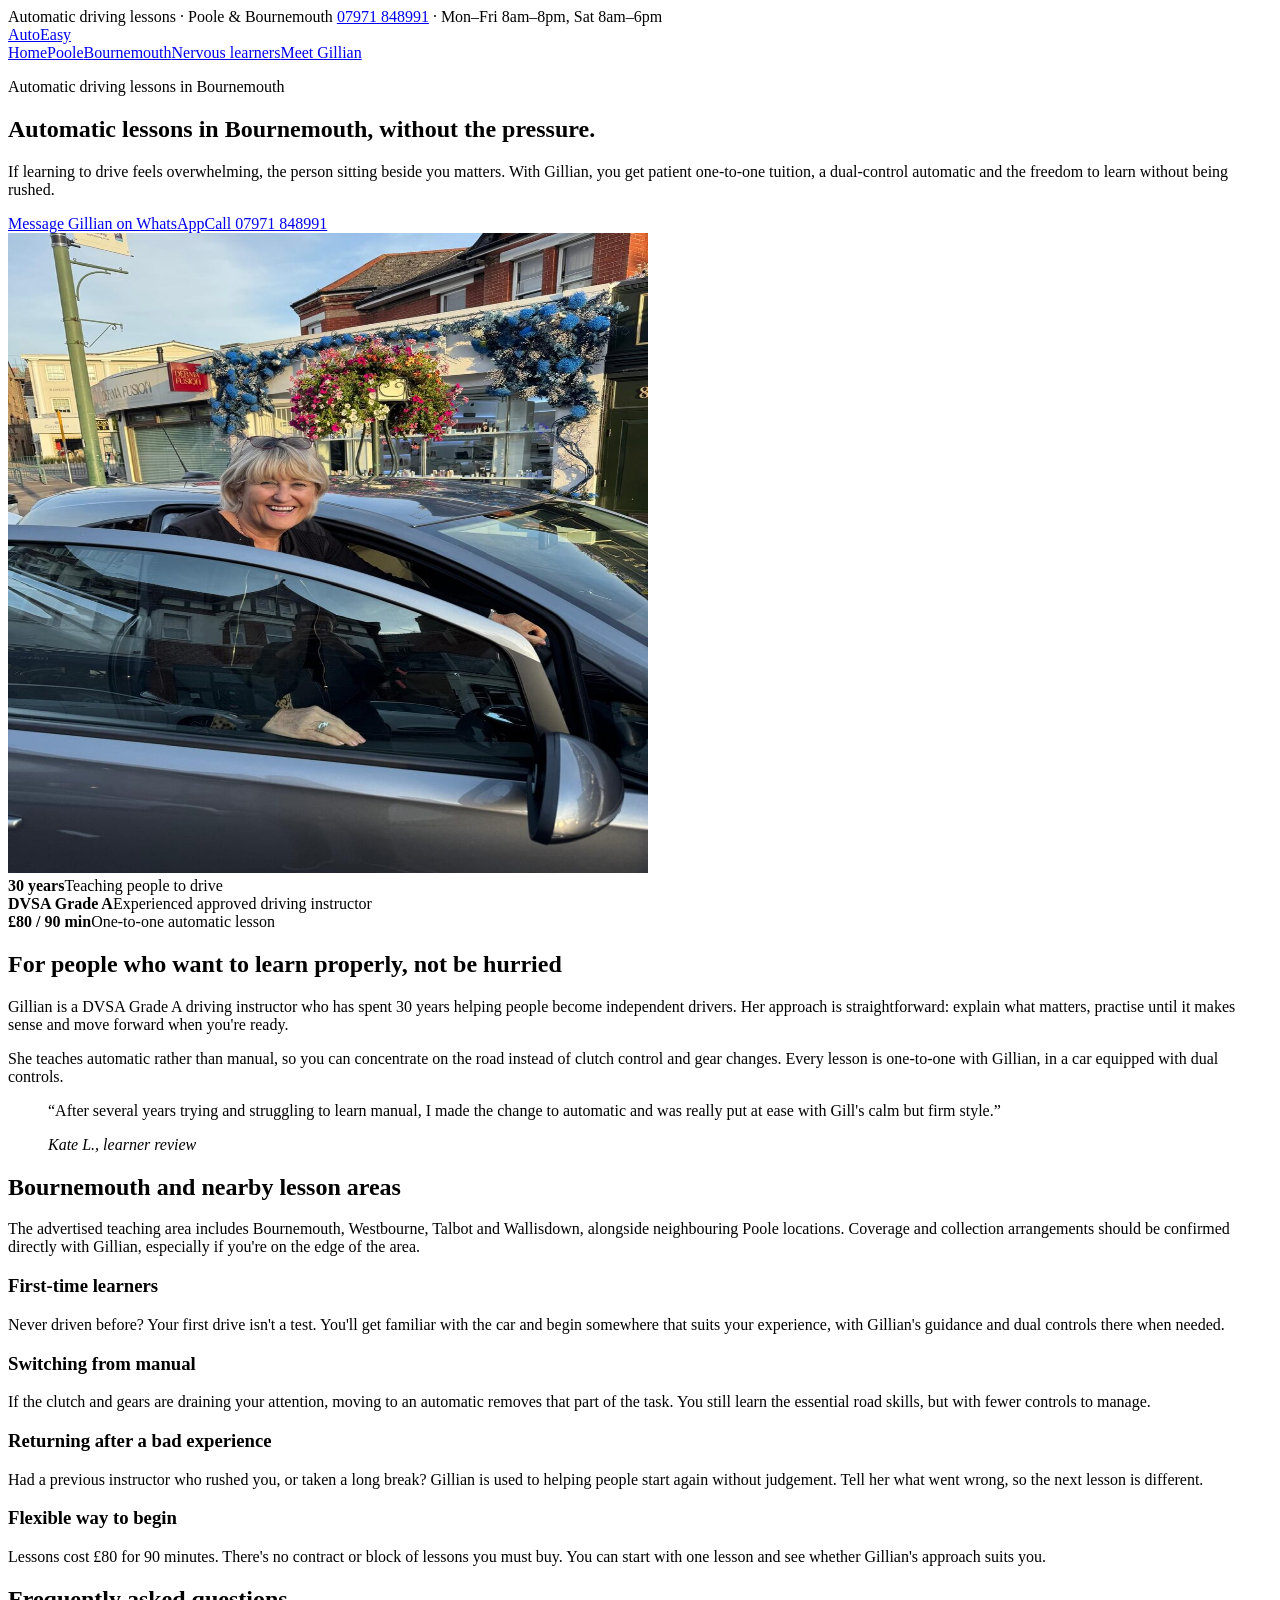
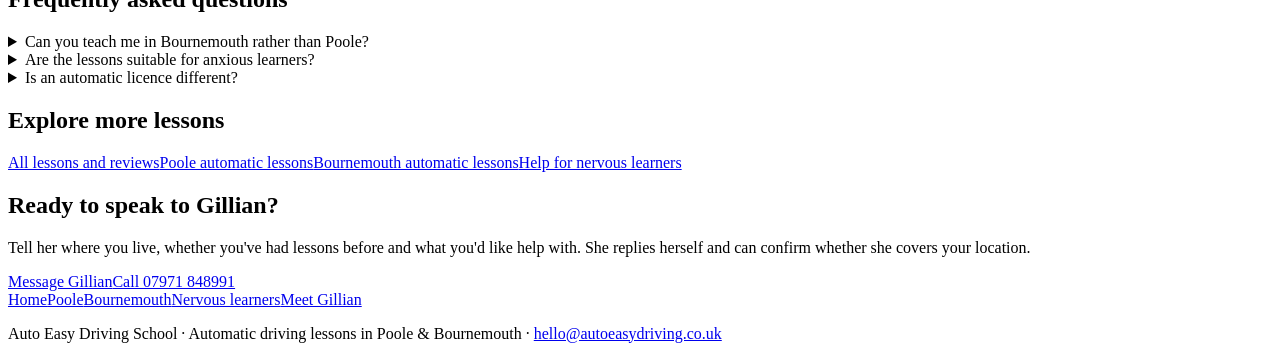
==== automatic-driving-lessons-bournemouth/index.html @ 6c0672b3 "SEO: add helpful automatic-driving-lessons-bournemouth service page" ====
<!doctype html>
<html lang="en-GB"><head><meta charset="utf-8"><meta name="viewport" content="width=device-width,initial-scale=1"><title>Automatic Driving Lessons in Bournemouth | Auto Easy</title><meta name="description" content="Automatic driving lessons in Bournemouth and nearby Westbourne, Talbot and Wallisdown. Calm DVSA Grade A female instructor, 90-minute lessons, £80."><link rel="canonical" href="https://autoeasydriving.co.uk/automatic-driving-lessons-bournemouth/"><meta property="og:type" content="website"><meta property="og:locale" content="en_GB"><meta property="og:site_name" content="Auto Easy Driving School"><meta property="og:title" content="Automatic Driving Lessons in Bournemouth | Auto Easy"><meta property="og:description" content="Automatic driving lessons in Bournemouth and nearby Westbourne, Talbot and Wallisdown. Calm DVSA Grade A female instructor, 90-minute lessons, £80."><meta property="og:url" content="https://autoeasydriving.co.uk/automatic-driving-lessons-bournemouth/"><meta property="og:image" content="https://autoeasydriving.co.uk/images/gillian-new-hero.jpg"><meta name="twitter:card" content="summary_large_image"><link rel="preconnect" href="https://fonts.googleapis.com"><link rel="preconnect" href="https://fonts.gstatic.com" crossorigin><link href="https://fonts.googleapis.com/css2?family=Fraunces:wght@400;500;600&family=Inter:wght@400;500;600;700&display=swap" rel="stylesheet"><link rel="stylesheet" href="/pages.css"><script type="application/ld+json">{"@context":"https://schema.org","@type":"Service","name":"Automatic driving lessons in Bournemouth","serviceType":"Automatic driving instruction","provider":{"@type":"DrivingSchool","name":"Auto Easy Driving School","url":"https://autoeasydriving.co.uk/","telephone":"+447971848991"},"areaServed":[{"@type":"Place","name":"Poole, Dorset, UK"},{"@type":"Place","name":"Bournemouth, Dorset, UK"}],"offers":{"@type":"Offer","price":"80","priceCurrency":"GBP","description":"90-minute one-to-one automatic driving lesson"}}</script></head>
<body><div class="topbar"><div class="container">Automatic driving lessons · Poole &amp; Bournemouth <span><a href="tel:+447971848991">07971 848991</a> · Mon–Fri 8am–8pm, Sat 8am–6pm</span></div></div><header class="site-head"><div class="container head-row"><a class="brand" href="/" aria-label="Auto Easy Driving School home">Auto<span>Easy</span></a><nav class="menu" aria-label="Main navigation"><a href="/">Home</a><a href="/automatic-driving-lessons-poole/">Poole</a><a href="/automatic-driving-lessons-bournemouth/">Bournemouth</a><a href="/nervous-drivers/">Nervous learners</a><a href="/#about">Meet Gillian</a></nav></div></header><main><section class="hero"><div class="container hero-grid"><div><p class="eyebrow">Automatic driving lessons in Bournemouth</p><h1>Automatic lessons in Bournemouth, without the pressure.</h1><p class="intro">If learning to drive feels overwhelming, the person sitting beside you matters. With Gillian, you get patient one-to-one tuition, a dual-control automatic and the freedom to learn without being rushed.</p><div class="actions"><a class="button primary" href="https://wa.me/447971848991?text=Hi%20Gillian%2C%20I%27d%20like%20to%20ask%20about%20automatic%20driving%20lessons.">Message Gillian on WhatsApp</a><a class="button secondary" href="tel:+447971848991">Call 07971 848991</a></div></div><div><img class="photo" src="/images/gillian-new-hero.jpg" width="640" height="640" alt="Gillian Lee, experienced automatic driving instructor serving Bournemouth" fetchpriority="high" decoding="async"></div></div></section><section class="facts"><div class="container fact-grid"><div><strong>30 years</strong><span>Teaching people to drive</span></div><div><strong>DVSA Grade A</strong><span>Experienced approved driving instructor</span></div><div><strong>£80 / 90 min</strong><span>One-to-one automatic lesson</span></div></div></section><section class="section"><div class="container body-copy"><h2>For people who want to learn properly, not be hurried</h2><p>Gillian is a DVSA Grade A driving instructor who has spent 30 years helping people become independent drivers. Her approach is straightforward: explain what matters, practise until it makes sense and move forward when you're ready.</p><p>She teaches automatic rather than manual, so you can concentrate on the road instead of clutch control and gear changes. Every lesson is one-to-one with Gillian, in a car equipped with dual controls.</p><blockquote class="quote"><p>“After several years trying and struggling to learn manual, I made the change to automatic and was really put at ease with Gill's calm but firm style.”</p><cite>Kate L., learner review</cite></blockquote></div></section><section class="section tint"><div class="container"><h2>Bournemouth and nearby lesson areas</h2><p class="body-copy">The advertised teaching area includes Bournemouth, Westbourne, Talbot and Wallisdown, alongside neighbouring Poole locations. Coverage and collection arrangements should be confirmed directly with Gillian, especially if you're on the edge of the area.</p><div class="grid"><article class="panel"><h3>First-time learners</h3><p>Never driven before? Your first drive isn't a test. You'll get familiar with the car and begin somewhere that suits your experience, with Gillian's guidance and dual controls there when needed.</p></article><article class="panel"><h3>Switching from manual</h3><p>If the clutch and gears are draining your attention, moving to an automatic removes that part of the task. You still learn the essential road skills, but with fewer controls to manage.</p></article><article class="panel"><h3>Returning after a bad experience</h3><p>Had a previous instructor who rushed you, or taken a long break? Gillian is used to helping people start again without judgement. Tell her what went wrong, so the next lesson is different.</p></article><article class="panel"><h3>Flexible way to begin</h3><p>Lessons cost £80 for 90 minutes. There's no contract or block of lessons you must buy. You can start with one lesson and see whether Gillian's approach suits you.</p></article></div></div></section><section class="section"><div class="container faqs"><h2>Frequently asked questions</h2><details><summary>Can you teach me in Bournemouth rather than Poole?</summary><p>Gillian advertises tuition across Bournemouth and Poole. Send her your postcode or pickup area by WhatsApp so she can confirm availability.</p></details><details><summary>Are the lessons suitable for anxious learners?</summary><p>Yes. Many of Gillian's reviews describe her patient approach with nervous learners and people whose previous lessons knocked their confidence.</p></details><details><summary>Is an automatic licence different?</summary><p>Yes. Passing your practical test in an automatic means you can drive automatic cars, but not manual cars unless you later pass a manual driving test.</p></details></div></section><section class="section"><div class="container"><h2>Explore more lessons</h2><nav class="related" aria-label="Related lesson pages"><a href="/">All lessons and reviews</a><a href="/automatic-driving-lessons-poole/">Poole automatic lessons</a><a href="/automatic-driving-lessons-bournemouth/">Bournemouth automatic lessons</a><a href="/nervous-drivers/">Help for nervous learners</a></nav></div></section><section class="contact"><div class="container body-copy"><h2>Ready to speak to Gillian?</h2><p>Tell her where you live, whether you've had lessons before and what you'd like help with. She replies herself and can confirm whether she covers your location.</p><div class="actions"><a class="button primary" href="https://wa.me/447971848991?text=Hi%20Gillian%2C%20I%27d%20like%20to%20ask%20about%20automatic%20driving%20lessons.">Message Gillian</a><a class="button secondary" href="tel:+447971848991">Call 07971 848991</a></div></div></section></main><footer class="site-foot"><div class="container"><nav aria-label="Footer navigation"><a href="/">Home</a><a href="/automatic-driving-lessons-poole/">Poole</a><a href="/automatic-driving-lessons-bournemouth/">Bournemouth</a><a href="/nervous-drivers/">Nervous learners</a><a href="/#about">Meet Gillian</a></nav><p>Auto Easy Driving School · Automatic driving lessons in Poole &amp; Bournemouth · <a href="mailto:hello@autoeasydriving.co.uk">hello@autoeasydriving.co.uk</a></p></div></footer></body></html>
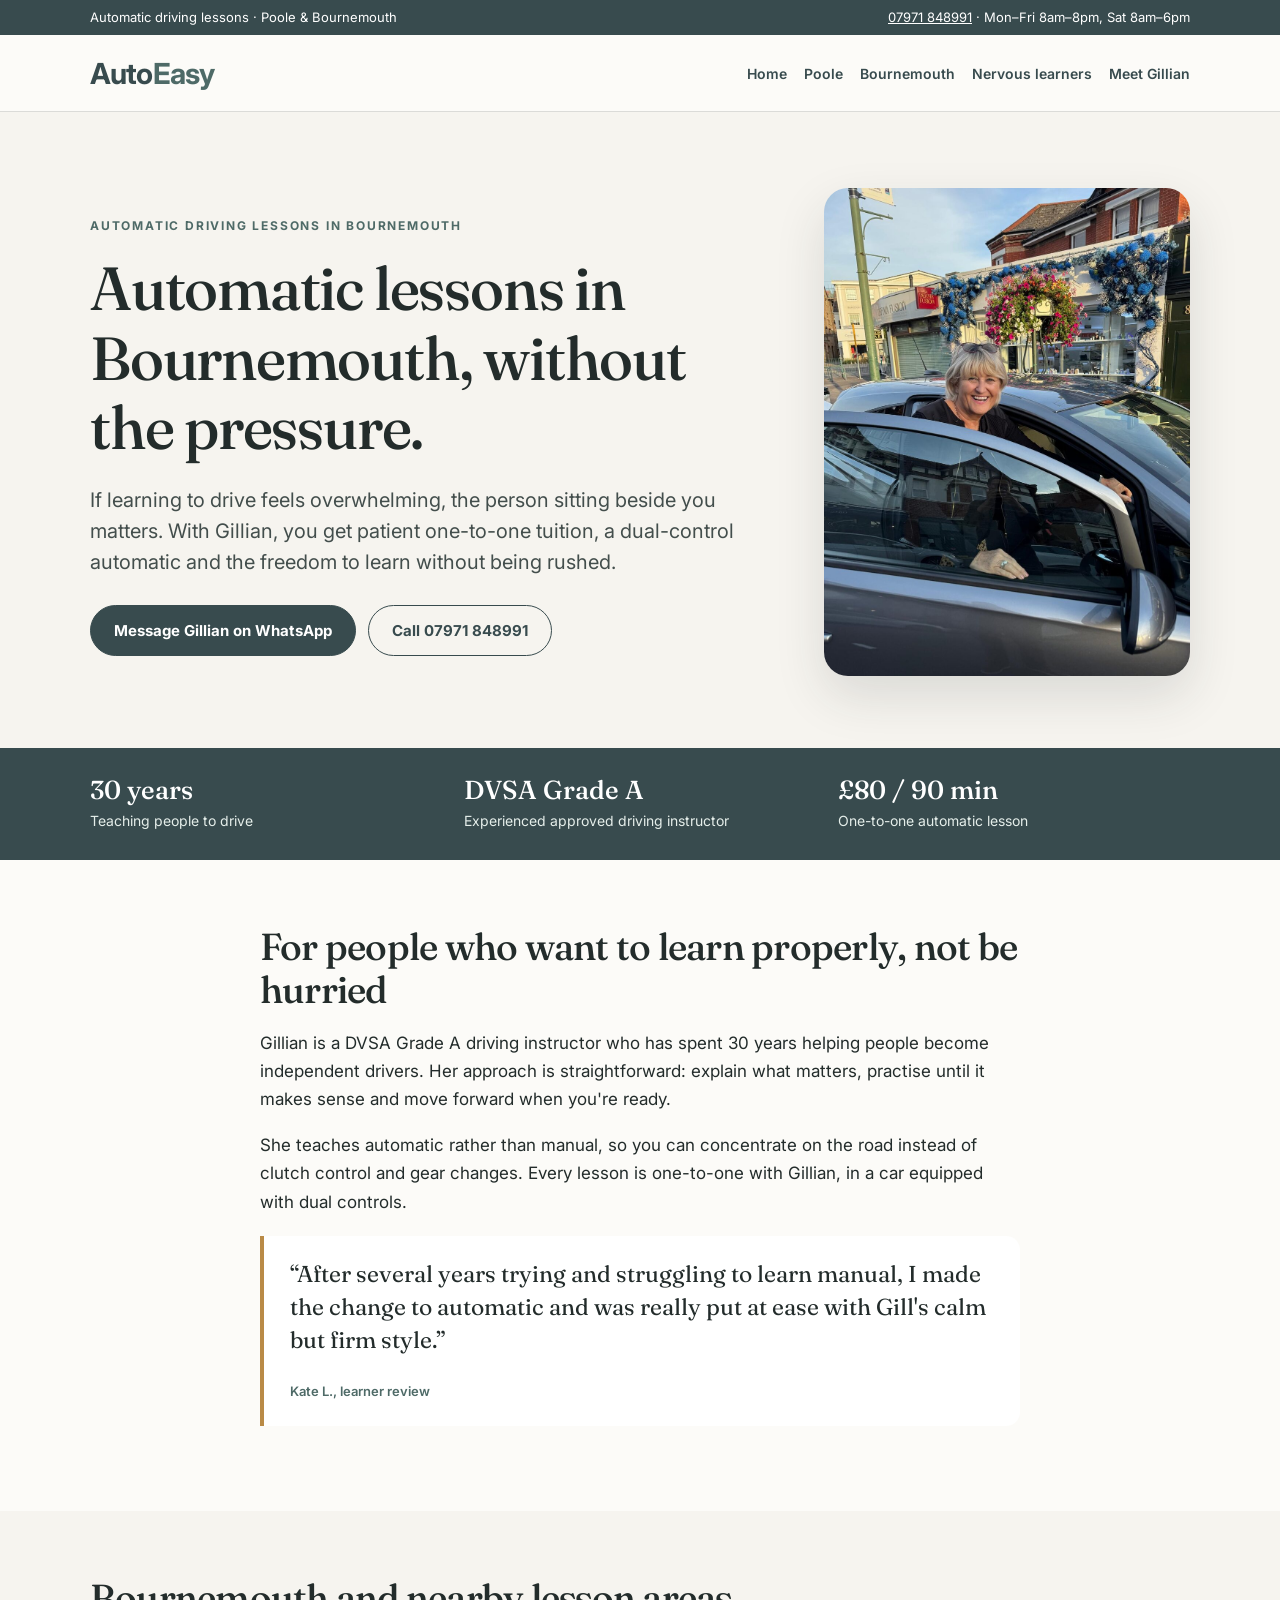
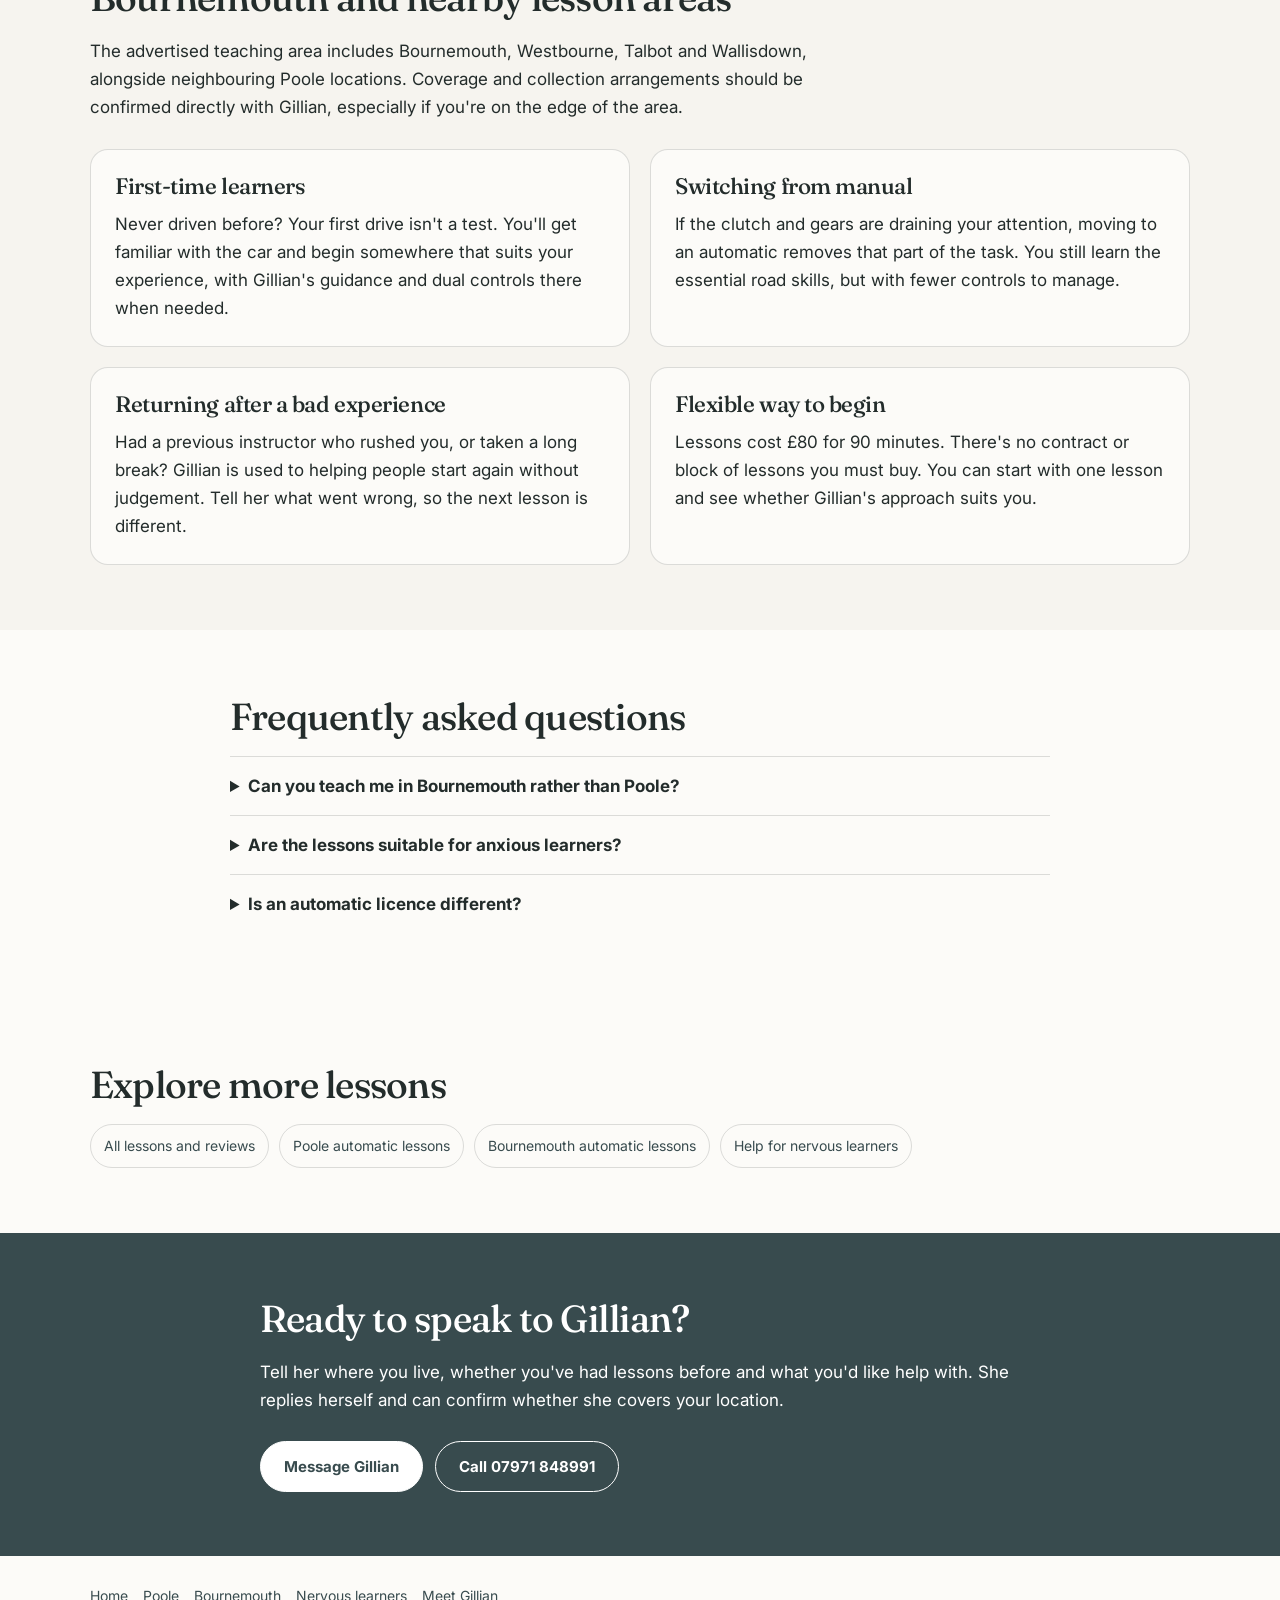
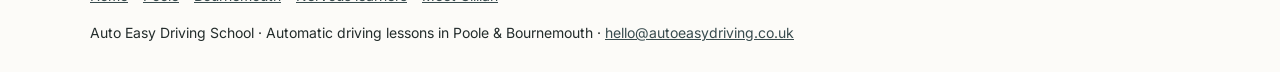
==== commit ebc63fbd: "Performance: set accurate hero image dimensions" ====
--- a/automatic-driving-lessons-bournemouth/index.html
+++ b/automatic-driving-lessons-bournemouth/index.html
@@ -1,3 +1,3 @@
 <!doctype html>
 <html lang="en-GB"><head><meta charset="utf-8"><meta name="viewport" content="width=device-width,initial-scale=1"><title>Automatic Driving Lessons in Bournemouth | Auto Easy</title><meta name="description" content="Automatic driving lessons in Bournemouth and nearby Westbourne, Talbot and Wallisdown. Calm DVSA Grade A female instructor, 90-minute lessons, £80."><link rel="canonical" href="https://autoeasydriving.co.uk/automatic-driving-lessons-bournemouth/"><meta property="og:type" content="website"><meta property="og:locale" content="en_GB"><meta property="og:site_name" content="Auto Easy Driving School"><meta property="og:title" content="Automatic Driving Lessons in Bournemouth | Auto Easy"><meta property="og:description" content="Automatic driving lessons in Bournemouth and nearby Westbourne, Talbot and Wallisdown. Calm DVSA Grade A female instructor, 90-minute lessons, £80."><meta property="og:url" content="https://autoeasydriving.co.uk/automatic-driving-lessons-bournemouth/"><meta property="og:image" content="https://autoeasydriving.co.uk/images/gillian-new-hero.jpg"><meta name="twitter:card" content="summary_large_image"><link rel="preconnect" href="https://fonts.googleapis.com"><link rel="preconnect" href="https://fonts.gstatic.com" crossorigin><link href="https://fonts.googleapis.com/css2?family=Fraunces:wght@400;500;600&family=Inter:wght@400;500;600;700&display=swap" rel="stylesheet"><link rel="stylesheet" href="/pages.css"><script type="application/ld+json">{"@context":"https://schema.org","@type":"Service","name":"Automatic driving lessons in Bournemouth","serviceType":"Automatic driving instruction","provider":{"@type":"DrivingSchool","name":"Auto Easy Driving School","url":"https://autoeasydriving.co.uk/","telephone":"+447971848991"},"areaServed":[{"@type":"Place","name":"Poole, Dorset, UK"},{"@type":"Place","name":"Bournemouth, Dorset, UK"}],"offers":{"@type":"Offer","price":"80","priceCurrency":"GBP","description":"90-minute one-to-one automatic driving lesson"}}</script></head>
-<body><div class="topbar"><div class="container">Automatic driving lessons · Poole &amp; Bournemouth <span><a href="tel:+447971848991">07971 848991</a> · Mon–Fri 8am–8pm, Sat 8am–6pm</span></div></div><header class="site-head"><div class="container head-row"><a class="brand" href="/" aria-label="Auto Easy Driving School home">Auto<span>Easy</span></a><nav class="menu" aria-label="Main navigation"><a href="/">Home</a><a href="/automatic-driving-lessons-poole/">Poole</a><a href="/automatic-driving-lessons-bournemouth/">Bournemouth</a><a href="/nervous-drivers/">Nervous learners</a><a href="/#about">Meet Gillian</a></nav></div></header><main><section class="hero"><div class="container hero-grid"><div><p class="eyebrow">Automatic driving lessons in Bournemouth</p><h1>Automatic lessons in Bournemouth, without the pressure.</h1><p class="intro">If learning to drive feels overwhelming, the person sitting beside you matters. With Gillian, you get patient one-to-one tuition, a dual-control automatic and the freedom to learn without being rushed.</p><div class="actions"><a class="button primary" href="https://wa.me/447971848991?text=Hi%20Gillian%2C%20I%27d%20like%20to%20ask%20about%20automatic%20driving%20lessons.">Message Gillian on WhatsApp</a><a class="button secondary" href="tel:+447971848991">Call 07971 848991</a></div></div><div><img class="photo" src="/images/gillian-new-hero.jpg" width="640" height="640" alt="Gillian Lee, experienced automatic driving instructor serving Bournemouth" fetchpriority="high" decoding="async"></div></div></section><section class="facts"><div class="container fact-grid"><div><strong>30 years</strong><span>Teaching people to drive</span></div><div><strong>DVSA Grade A</strong><span>Experienced approved driving instructor</span></div><div><strong>£80 / 90 min</strong><span>One-to-one automatic lesson</span></div></div></section><section class="section"><div class="container body-copy"><h2>For people who want to learn properly, not be hurried</h2><p>Gillian is a DVSA Grade A driving instructor who has spent 30 years helping people become independent drivers. Her approach is straightforward: explain what matters, practise until it makes sense and move forward when you're ready.</p><p>She teaches automatic rather than manual, so you can concentrate on the road instead of clutch control and gear changes. Every lesson is one-to-one with Gillian, in a car equipped with dual controls.</p><blockquote class="quote"><p>“After several years trying and struggling to learn manual, I made the change to automatic and was really put at ease with Gill's calm but firm style.”</p><cite>Kate L., learner review</cite></blockquote></div></section><section class="section tint"><div class="container"><h2>Bournemouth and nearby lesson areas</h2><p class="body-copy">The advertised teaching area includes Bournemouth, Westbourne, Talbot and Wallisdown, alongside neighbouring Poole locations. Coverage and collection arrangements should be confirmed directly with Gillian, especially if you're on the edge of the area.</p><div class="grid"><article class="panel"><h3>First-time learners</h3><p>Never driven before? Your first drive isn't a test. You'll get familiar with the car and begin somewhere that suits your experience, with Gillian's guidance and dual controls there when needed.</p></article><article class="panel"><h3>Switching from manual</h3><p>If the clutch and gears are draining your attention, moving to an automatic removes that part of the task. You still learn the essential road skills, but with fewer controls to manage.</p></article><article class="panel"><h3>Returning after a bad experience</h3><p>Had a previous instructor who rushed you, or taken a long break? Gillian is used to helping people start again without judgement. Tell her what went wrong, so the next lesson is different.</p></article><article class="panel"><h3>Flexible way to begin</h3><p>Lessons cost £80 for 90 minutes. There's no contract or block of lessons you must buy. You can start with one lesson and see whether Gillian's approach suits you.</p></article></div></div></section><section class="section"><div class="container faqs"><h2>Frequently asked questions</h2><details><summary>Can you teach me in Bournemouth rather than Poole?</summary><p>Gillian advertises tuition across Bournemouth and Poole. Send her your postcode or pickup area by WhatsApp so she can confirm availability.</p></details><details><summary>Are the lessons suitable for anxious learners?</summary><p>Yes. Many of Gillian's reviews describe her patient approach with nervous learners and people whose previous lessons knocked their confidence.</p></details><details><summary>Is an automatic licence different?</summary><p>Yes. Passing your practical test in an automatic means you can drive automatic cars, but not manual cars unless you later pass a manual driving test.</p></details></div></section><section class="section"><div class="container"><h2>Explore more lessons</h2><nav class="related" aria-label="Related lesson pages"><a href="/">All lessons and reviews</a><a href="/automatic-driving-lessons-poole/">Poole automatic lessons</a><a href="/automatic-driving-lessons-bournemouth/">Bournemouth automatic lessons</a><a href="/nervous-drivers/">Help for nervous learners</a></nav></div></section><section class="contact"><div class="container body-copy"><h2>Ready to speak to Gillian?</h2><p>Tell her where you live, whether you've had lessons before and what you'd like help with. She replies herself and can confirm whether she covers your location.</p><div class="actions"><a class="button primary" href="https://wa.me/447971848991?text=Hi%20Gillian%2C%20I%27d%20like%20to%20ask%20about%20automatic%20driving%20lessons.">Message Gillian</a><a class="button secondary" href="tel:+447971848991">Call 07971 848991</a></div></div></section></main><footer class="site-foot"><div class="container"><nav aria-label="Footer navigation"><a href="/">Home</a><a href="/automatic-driving-lessons-poole/">Poole</a><a href="/automatic-driving-lessons-bournemouth/">Bournemouth</a><a href="/nervous-drivers/">Nervous learners</a><a href="/#about">Meet Gillian</a></nav><p>Auto Easy Driving School · Automatic driving lessons in Poole &amp; Bournemouth · <a href="mailto:hello@autoeasydriving.co.uk">hello@autoeasydriving.co.uk</a></p></div></footer></body></html>+<body><div class="topbar"><div class="container">Automatic driving lessons · Poole &amp; Bournemouth <span><a href="tel:+447971848991">07971 848991</a> · Mon–Fri 8am–8pm, Sat 8am–6pm</span></div></div><header class="site-head"><div class="container head-row"><a class="brand" href="/" aria-label="Auto Easy Driving School home">Auto<span>Easy</span></a><nav class="menu" aria-label="Main navigation"><a href="/">Home</a><a href="/automatic-driving-lessons-poole/">Poole</a><a href="/automatic-driving-lessons-bournemouth/">Bournemouth</a><a href="/nervous-drivers/">Nervous learners</a><a href="/#about">Meet Gillian</a></nav></div></header><main><section class="hero"><div class="container hero-grid"><div><p class="eyebrow">Automatic driving lessons in Bournemouth</p><h1>Automatic lessons in Bournemouth, without the pressure.</h1><p class="intro">If learning to drive feels overwhelming, the person sitting beside you matters. With Gillian, you get patient one-to-one tuition, a dual-control automatic and the freedom to learn without being rushed.</p><div class="actions"><a class="button primary" href="https://wa.me/447971848991?text=Hi%20Gillian%2C%20I%27d%20like%20to%20ask%20about%20automatic%20driving%20lessons.">Message Gillian on WhatsApp</a><a class="button secondary" href="tel:+447971848991">Call 07971 848991</a></div></div><div><img class="photo" src="/images/gillian-new-hero.jpg" width="1000" height="1333" alt="Gillian Lee, experienced automatic driving instructor serving Bournemouth" fetchpriority="high" decoding="async"></div></div></section><section class="facts"><div class="container fact-grid"><div><strong>30 years</strong><span>Teaching people to drive</span></div><div><strong>DVSA Grade A</strong><span>Experienced approved driving instructor</span></div><div><strong>£80 / 90 min</strong><span>One-to-one automatic lesson</span></div></div></section><section class="section"><div class="container body-copy"><h2>For people who want to learn properly, not be hurried</h2><p>Gillian is a DVSA Grade A driving instructor who has spent 30 years helping people become independent drivers. Her approach is straightforward: explain what matters, practise until it makes sense and move forward when you're ready.</p><p>She teaches automatic rather than manual, so you can concentrate on the road instead of clutch control and gear changes. Every lesson is one-to-one with Gillian, in a car equipped with dual controls.</p><blockquote class="quote"><p>“After several years trying and struggling to learn manual, I made the change to automatic and was really put at ease with Gill's calm but firm style.”</p><cite>Kate L., learner review</cite></blockquote></div></section><section class="section tint"><div class="container"><h2>Bournemouth and nearby lesson areas</h2><p class="body-copy">The advertised teaching area includes Bournemouth, Westbourne, Talbot and Wallisdown, alongside neighbouring Poole locations. Coverage and collection arrangements should be confirmed directly with Gillian, especially if you're on the edge of the area.</p><div class="grid"><article class="panel"><h3>First-time learners</h3><p>Never driven before? Your first drive isn't a test. You'll get familiar with the car and begin somewhere that suits your experience, with Gillian's guidance and dual controls there when needed.</p></article><article class="panel"><h3>Switching from manual</h3><p>If the clutch and gears are draining your attention, moving to an automatic removes that part of the task. You still learn the essential road skills, but with fewer controls to manage.</p></article><article class="panel"><h3>Returning after a bad experience</h3><p>Had a previous instructor who rushed you, or taken a long break? Gillian is used to helping people start again without judgement. Tell her what went wrong, so the next lesson is different.</p></article><article class="panel"><h3>Flexible way to begin</h3><p>Lessons cost £80 for 90 minutes. There's no contract or block of lessons you must buy. You can start with one lesson and see whether Gillian's approach suits you.</p></article></div></div></section><section class="section"><div class="container faqs"><h2>Frequently asked questions</h2><details><summary>Can you teach me in Bournemouth rather than Poole?</summary><p>Gillian advertises tuition across Bournemouth and Poole. Send her your postcode or pickup area by WhatsApp so she can confirm availability.</p></details><details><summary>Are the lessons suitable for anxious learners?</summary><p>Yes. Many of Gillian's reviews describe her patient approach with nervous learners and people whose previous lessons knocked their confidence.</p></details><details><summary>Is an automatic licence different?</summary><p>Yes. Passing your practical test in an automatic means you can drive automatic cars, but not manual cars unless you later pass a manual driving test.</p></details></div></section><section class="section"><div class="container"><h2>Explore more lessons</h2><nav class="related" aria-label="Related lesson pages"><a href="/">All lessons and reviews</a><a href="/automatic-driving-lessons-poole/">Poole automatic lessons</a><a href="/automatic-driving-lessons-bournemouth/">Bournemouth automatic lessons</a><a href="/nervous-drivers/">Help for nervous learners</a></nav></div></section><section class="contact"><div class="container body-copy"><h2>Ready to speak to Gillian?</h2><p>Tell her where you live, whether you've had lessons before and what you'd like help with. She replies herself and can confirm whether she covers your location.</p><div class="actions"><a class="button primary" href="https://wa.me/447971848991?text=Hi%20Gillian%2C%20I%27d%20like%20to%20ask%20about%20automatic%20driving%20lessons.">Message Gillian</a><a class="button secondary" href="tel:+447971848991">Call 07971 848991</a></div></div></section></main><footer class="site-foot"><div class="container"><nav aria-label="Footer navigation"><a href="/">Home</a><a href="/automatic-driving-lessons-poole/">Poole</a><a href="/automatic-driving-lessons-bournemouth/">Bournemouth</a><a href="/nervous-drivers/">Nervous learners</a><a href="/#about">Meet Gillian</a></nav><p>Auto Easy Driving School · Automatic driving lessons in Poole &amp; Bournemouth · <a href="mailto:hello@autoeasydriving.co.uk">hello@autoeasydriving.co.uk</a></p></div></footer></body></html>
--- a/pages.css
+++ b/pages.css
@@ -0,0 +1 @@
+:root{--ink:#232c2b;--deep:#384b4e;--cream:#f6f4ef;--paper:#fcfbf8;--muted:#434e4c;--primary:#4e6a67;--support:#becac4;--accent:#b98a46;--line:rgba(43,52,51,.16)}*{box-sizing:border-box}html{scroll-behavior:smooth}body{margin:0;color:var(--ink);background:var(--paper);font:400 17px/1.65 Inter,system-ui,-apple-system,sans-serif}h1,h2,h3{font-family:Fraunces,Georgia,serif;line-height:1.15;letter-spacing:-.02em;font-weight:500}h1{font-size:clamp(2.35rem,5vw,3.8rem);margin:15px 0 22px}h2{font-size:clamp(1.8rem,3vw,2.35rem);margin:0 0 18px}h3{font-size:1.4rem;margin:0 0 10px}p{margin:0 0 18px}a{color:var(--deep)}a:hover{text-decoration-thickness:2px}.container{width:min(1100px,calc(100% - 40px));margin:auto}.topbar{padding:7px 0;background:var(--deep);color:#fff;font-size:13px}.topbar a{color:#fff}.topbar .container{display:flex;justify-content:space-between;gap:12px;flex-wrap:wrap}.site-head{background:var(--paper);border-bottom:1px solid var(--line);position:sticky;top:0;z-index:10}.head-row{min-height:76px;display:flex;justify-content:space-between;gap:20px;align-items:center}.brand{text-decoration:none;font-size:29px;font-weight:700;letter-spacing:-.03em;white-space:nowrap}.brand span{color:var(--primary)}.menu{display:flex;align-items:center;gap:17px;flex-wrap:wrap}.menu a{text-decoration:none;font-size:14px;font-weight:600}.menu a:hover{text-decoration:underline}.eyebrow{font-size:12px;text-transform:uppercase;letter-spacing:.15em;font-weight:700;color:var(--primary)}.hero{padding:76px 0 64px;background:var(--cream)}.hero-grid{display:grid;grid-template-columns:1.4fr .75fr;gap:52px;align-items:center}.intro{font-size:20px;line-height:1.55;max-width:650px;color:var(--muted)}.photo{width:100%;height:auto;border-radius:24px;box-shadow:0 20px 50px #232c2b22}.actions{display:flex;gap:12px;flex-wrap:wrap;margin-top:27px}.button{display:inline-flex;padding:14px 23px;text-decoration:none;border-radius:30px;font-weight:700;line-height:1.4;font-size:15px;border:1px solid var(--deep)}.button.primary{background:var(--deep);color:#fff}.button.secondary{color:var(--deep)}.facts{padding:26px 0;background:var(--deep);color:#fff}.fact-grid{display:grid;grid-template-columns:repeat(3,1fr);gap:22px}.fact-grid strong{display:block;font:500 26px Fraunces,Georgia,serif}.fact-grid span{color:#e5eeea;font-size:14px}.section{padding:65px 0}.section.tint{background:var(--cream)}.body-copy{max-width:760px}.grid{display:grid;grid-template-columns:repeat(2,1fr);gap:20px;margin-top:28px}.panel{padding:24px;background:var(--paper);border:1px solid var(--line);border-radius:18px}.panel p:last-child{margin-bottom:0}.quote{margin:20px 0;padding:22px 26px;border-left:4px solid var(--accent);background:#fff;border-radius:0 14px 14px 0}.quote p{font-family:Fraunces,Georgia,serif;font-size:23px;line-height:1.45}.quote cite{font:600 13px Inter,system-ui,sans-serif;color:var(--primary)}.faqs{max-width:820px}.faqs details{padding:15px 0;border-top:1px solid var(--line)}.faqs summary{cursor:pointer;font-weight:700}.faqs details p{padding-top:13px}.related{display:flex;gap:10px;flex-wrap:wrap}.related a{padding:9px 13px;border:1px solid var(--line);border-radius:30px;text-decoration:none;font-size:14px}.contact{padding:64px 0;background:var(--deep);color:white}.contact h2{color:white}.contact a{color:white}.contact .button.primary{background:white;color:var(--deep);border-color:white}.contact .button.secondary{border-color:white;color:white}.site-foot{padding:28px 0;background:var(--paper);font-size:14px}.site-foot nav{display:flex;gap:15px;flex-wrap:wrap;margin-bottom:14px}.site-foot p{margin-bottom:0}.muted{color:var(--muted)}@media(max-width:850px){.hero-grid{grid-template-columns:1fr}.photo{max-width:450px}.grid{grid-template-columns:1fr}.head-row{align-items:flex-start;flex-direction:column;padding:14px 0}.menu{gap:12px}.hero{padding:45px 0}.section{padding:44px 0}}@media(max-width:550px){.fact-grid{grid-template-columns:1fr}.photo{max-width:100%}.container{width:min(100% - 32px,1100px)}.topbar .container{display:block}.topbar span{display:none}}@media(prefers-reduced-motion:reduce){html{scroll-behavior:auto}}
